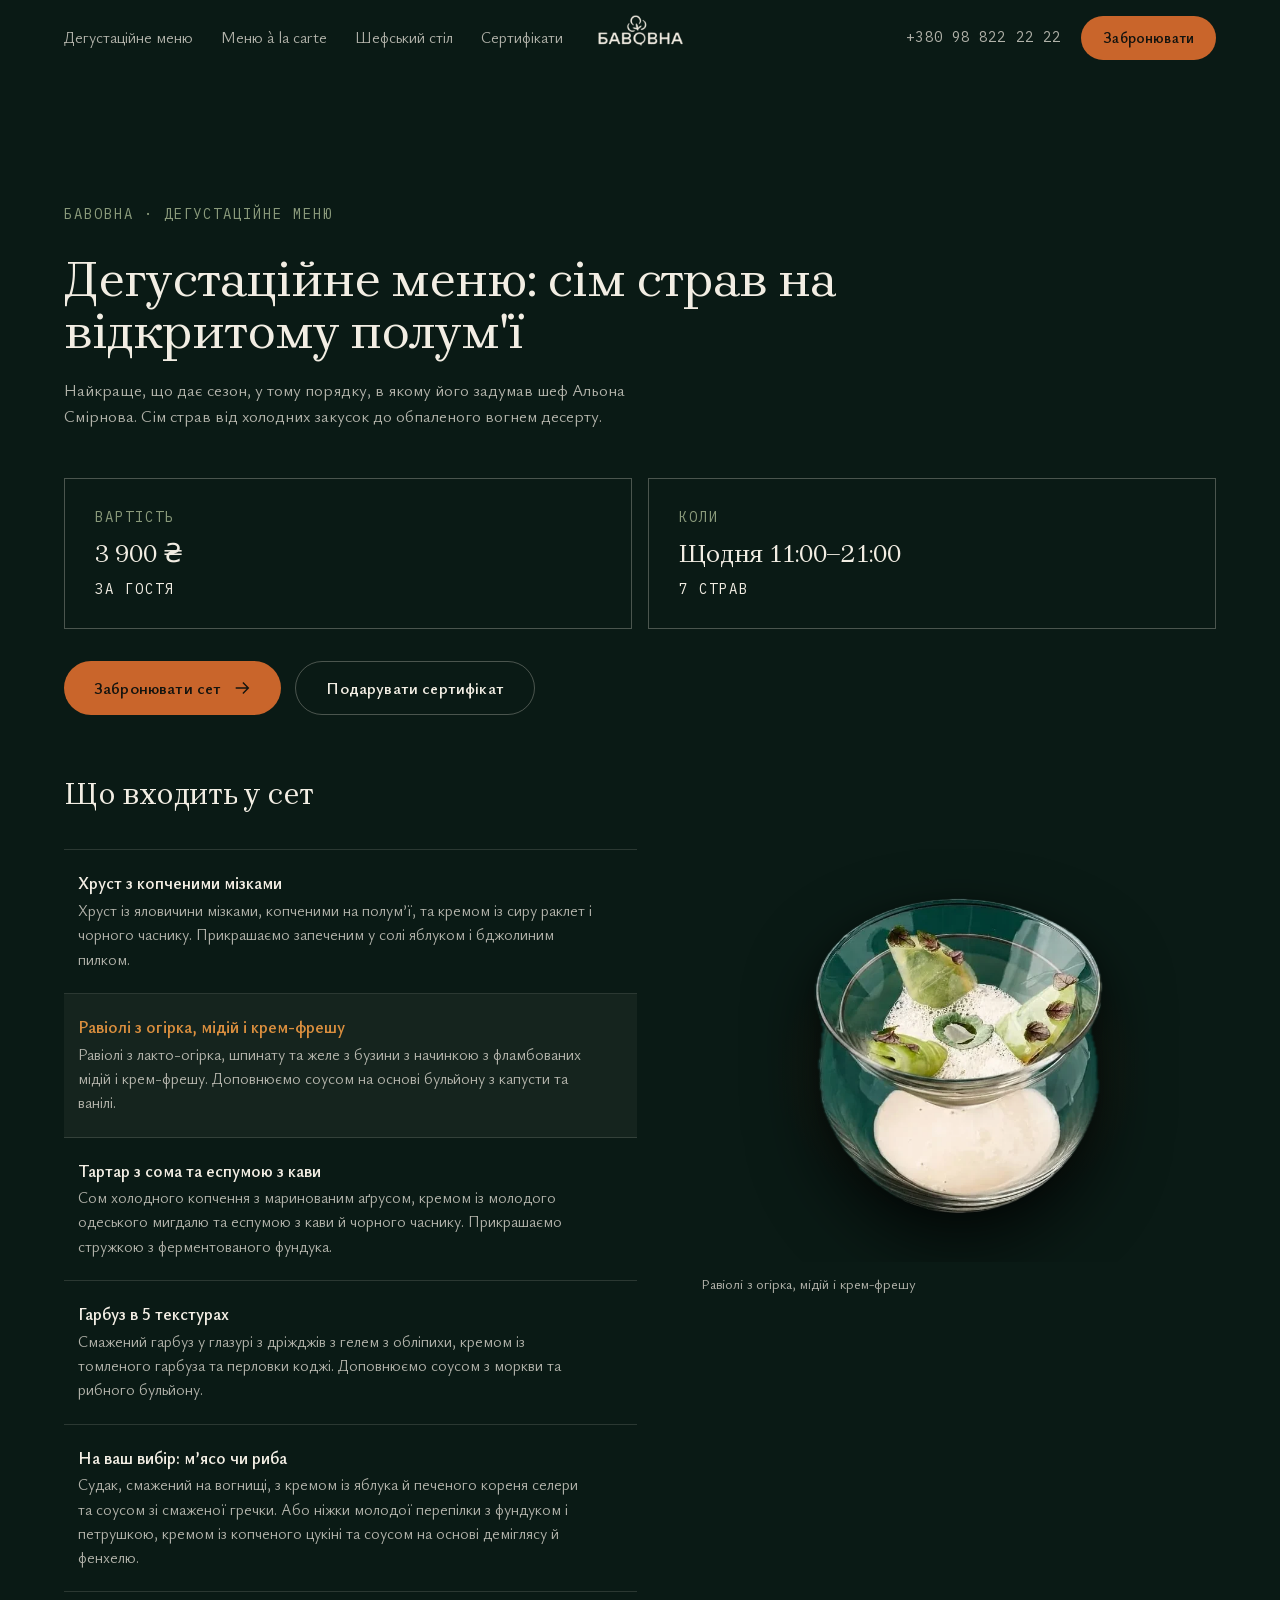
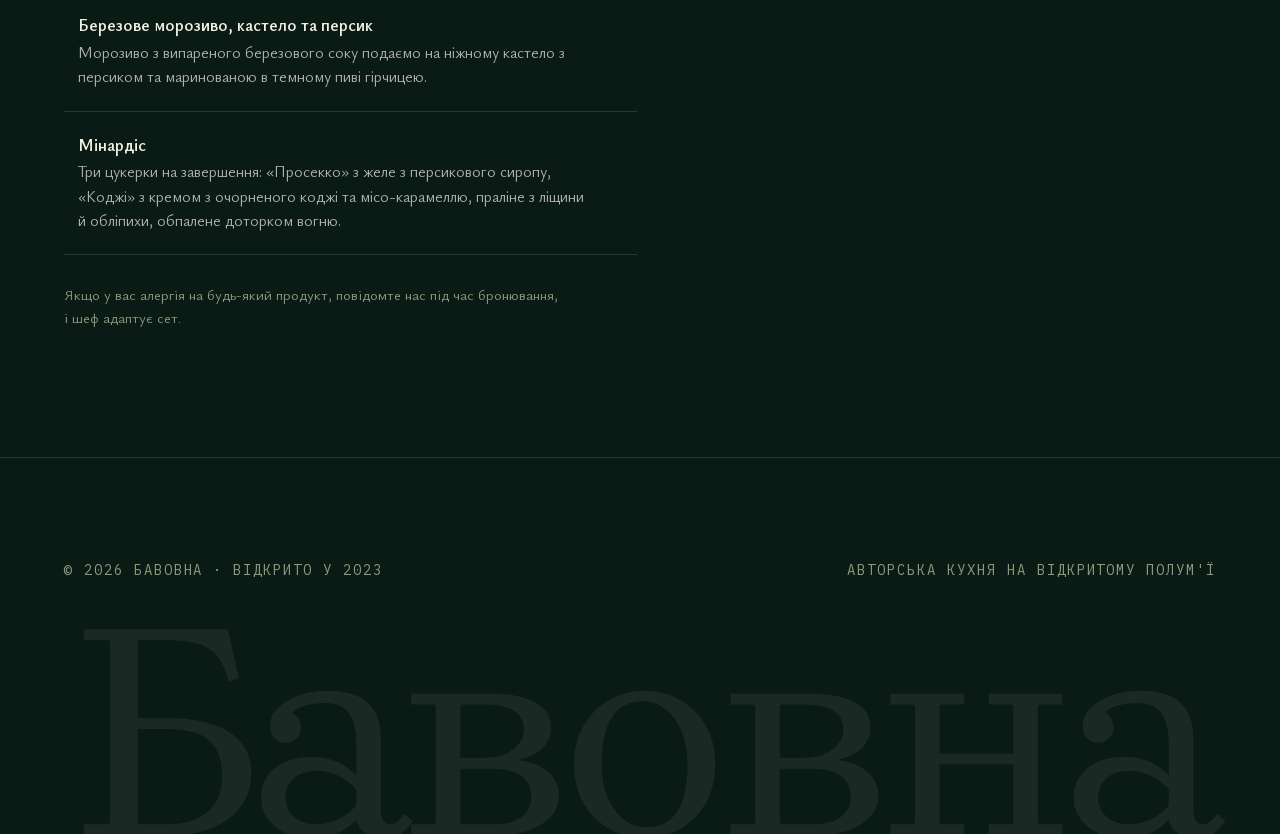
==== degustatsiine-menu/index.html @ fcb026da "Hero: crisp first/last frames from the original stills (desktop + phone crops), rising spark particl" ====
<!doctype html>
<html lang="uk" class="no-js">
<head>
<meta charset="utf-8">
<meta name="viewport" content="width=device-width, initial-scale=1, viewport-fit=cover">
<title>Дегустаційне меню з 7 страв у Києві — 3 900 ₴ | Бавовна</title>
<meta name="description" content="Дегустаційне меню ресторану «Бавовна» в «Арсеналі», Київ: сім страв на відкритому полум'ї за 3 900 ₴ на гостя. Щодня 11:00–21:00. Бронювання онлайн.">
<meta name="theme-color" content="#0a1a15">
<meta property="og:type" content="website">
<meta property="og:site_name" content="Бавовна">
<meta property="og:title" content="Дегустаційне меню з 7 страв у Києві — 3 900 ₴ | Бавовна">
<meta property="og:description" content="Дегустаційне меню ресторану «Бавовна» в «Арсеналі», Київ: сім страв на відкритому полум'ї за 3 900 ₴ на гостя. Щодня 11:00–21:00. Бронювання онлайн.">
<meta property="og:locale" content="uk_UA">
<meta property="og:url" content="https://alinabeliever.github.io/bavovna/degustatsiine-menu/">
<meta property="og:image" content="https://alinabeliever.github.io/bavovna/assets/img/og.jpg?v=2">
<meta property="og:image:width" content="1200">
<meta property="og:image:height" content="630">
<meta name="twitter:card" content="summary_large_image">
<meta name="twitter:image" content="https://alinabeliever.github.io/bavovna/assets/img/og.jpg?v=2">
<link rel="canonical" href="https://alinabeliever.github.io/bavovna/degustatsiine-menu/">
<script>document.documentElement.className = 'js'</script>
<link rel="preload" href="../assets/fonts/brygada-1918-normal-400-600-cyrillic.woff2" as="font" type="font/woff2" crossorigin>
<link rel="preload" href="../assets/fonts/ysabeau-office-normal-300-600-cyrillic.woff2" as="font" type="font/woff2" crossorigin>
<link rel="icon" href="../assets/img/favicon-32.png?v=3" type="image/png" sizes="32x32">
<link rel="icon" href="../assets/img/favicon-192.png?v=3" type="image/png" sizes="192x192">
<link rel="stylesheet" href="../assets/css/fonts.css">
<link rel="stylesheet" href="../assets/css/style.css?v=2728">
<script src="../assets/js/lenis.min.js" defer></script>
<script src="../assets/js/main.js?v=2725" defer></script>
</head>
<body>
<a class="skip" href="#main">До змісту</a>

<header class="hdr" id="hdr">
  <div class="wrap hdr__in">
    <a class="brand" href="../" aria-label="Бавовна, на головну">
      <img src="../assets/img/logo-mark.png" alt="Бавовна" width="104" height="52">
    </a>
    <nav class="nav" aria-label="Основна навігація">
      <a href="../degustatsiine-menu/">Дегустаційне меню</a>
      <a href="../menu/">Меню à la carte</a>
      <a href="../shefskyi-stil/">Шефський стіл</a>
      <a href="../sertyfikaty/">Сертифікати</a>
    </nav>
    <div class="hdr__r">
      <a class="hdr__tel" href="tel:+380988222222">+380 98 822 22 22</a>
      <a class="btn btn--primary btn--sm" href="../#book">Забронювати</a>
      <button class="burger" id="burger" aria-label="Меню" aria-expanded="false" aria-controls="drawer"><i></i><i></i></button>
    </div>
  </div>
</header>

<div class="drawer" id="drawer">
  <a class="d-link" href="../degustatsiine-menu/">Дегустаційне меню</a>
  <a class="d-link" href="../menu/">Меню à la carte</a>
  <a class="d-link" href="../shefskyi-stil/">Шефський стіл</a>
  <a class="d-link" href="../sertyfikaty/">Сертифікати</a>
  <a class="d-link" href="../#visit">Контакти</a>
  <a class="btn btn--primary" href="../#book">Забронювати стіл</a>
  <p class="mono">Щодня 11:00–22:00<br>Київ, «Арсенал»</p>
</div>

<main id="main">
  <section class="page-hero">
    <div class="wrap">
      <p class="mono crumbs"><a href="../">Бавовна</a> · Дегустаційне меню</p>
      <h1>Дегустаційне меню: сім страв на відкритому полум'ї</h1>
      <p class="lede">Найкраще, що дає сезон, у тому порядку, в якому його задумав шеф Альона Смірнова. Сім страв від холодних закусок до обпаленого вогнем десерту.</p>
      <div class="facts">
        <div class="events__next"><span class="mono mono--sage">Вартість</span><strong>3 900 ₴</strong><span class="mono">за гостя</span></div>
        <div class="events__next"><span class="mono mono--sage">Коли</span><strong>Щодня 11:00–21:00</strong><span class="mono">7 страв</span></div>
      </div>
      <div class="cta-row"><a class="btn btn--primary" href="../?format=%D0%94%D0%B5%D0%B3%D1%83%D1%81%D1%82%D0%B0%D1%86%D1%96%D0%B9%D0%BD%D0%B5%20%D0%BC%D0%B5%D0%BD%D1%8E#book" data-format="Дегустаційне меню">Забронювати сет <svg viewBox="0 0 20 20" fill="none" stroke="currentColor" stroke-width="1.6" aria-hidden="true"><path d="M3 10h14M11 4l6 6-6 6"/></svg></a><a class="btn btn--ghost" href="../?format=%D0%A1%D0%B5%D1%80%D1%82%D0%B8%D1%84%D1%96%D0%BA%D0%B0%D1%82%3A%20%D0%94%D0%B5%D0%B3%D1%83%D1%81%D1%82%D0%B0%D1%86%D1%96%D0%B9%D0%BD%D0%B5%20%D0%BC%D0%B5%D0%BD%D1%8E%20%28%D0%BE%D0%BD%D0%BB%D0%B0%D0%B9%D0%BD%29#book">Подарувати сертифікат</a></div>
    </div>
  </section>
  <section class="page-sec" aria-labelledby="tl">
    <div class="wrap">
      <h2 class="h-l" id="tl" style="margin-bottom:clamp(24px,3vw,44px)">Що входить у сет</h2>
<div class="show" data-show>
<ol class="show__list">
<li class="sd" data-img="../assets/img/cut/c-khrust.webp"><h3>Хруст з копченими мізками</h3><p>Хруст із яловичини мізками, копченими на полум’ї, та кремом із сиру раклет і чорного часнику. Прикрашаємо запеченим у солі яблуком і бджолиним пилком.</p></li>
<li class="sd" data-img="../assets/img/cut/c-ravioli.webp"><h3>Равіолі з огірка, мідій і крем-фрешу</h3><p>Равіолі з лакто-огірка, шпинату та желе з бузини з начинкою з фламбованих мідій і крем-фрешу. Доповнюємо соусом на основі бульйону з капусти та ванілі.</p></li>
<li class="sd" data-img="../assets/img/cut/mv3.webp"><h3>Тартар з сома та еспумою з кави</h3><p>Сом холодного копчення з маринованим аґрусом, кремом із молодого одеського мигдалю та еспумою з кави й чорного часнику. Прикрашаємо стружкою з ферментованого фундука.</p></li>
<li class="sd" data-img="../assets/img/cut/c-garbuz.webp"><h3>Гарбуз в 5 текстурах</h3><p>Смажений гарбуз у глазурі з дріжджів з гелем з обліпихи, кремом із томленого гарбуза та перловки коджі. Доповнюємо соусом з моркви та рибного бульйону.</p></li>
<li class="sd" data-img="../assets/img/cut/mv5.webp"><h3>На ваш вибір: м’ясо чи риба</h3><p>Судак, смажений на вогнищі, з кремом із яблука й печеного кореня селери та соусом зі смаженої гречки. Або ніжки молодої перепілки з фундуком і петрушкою, кремом із копченого цукіні та соусом на основі деміглясу й фенхелю.</p></li>
<li class="sd" data-img="../assets/img/cut/c-berezove.webp"><h3>Березове морозиво, кастело та персик</h3><p>Морозиво з випареного березового соку подаємо на ніжному кастело з персиком та маринованою в темному пиві гірчицею.</p></li>
<li class="sd" data-img="../assets/img/cut/mv7.webp"><h3>Мінардіс</h3><p>Три цукерки на завершення: «Просекко» з желе з персикового сиропу, «Коджі» з кремом з очорненого коджі та місо-карамеллю, праліне з ліщини й обліпихи, обпалене доторком вогню.</p></li>
</ol>
<figure class="show__pic" aria-live="off"><div class="show__frames"></div><figcaption class="show__cap"></figcaption></figure>
</div>
      <p class="acts__note">Якщо у вас алергія на будь-який продукт, повідомте нас під час бронювання, і шеф адаптує сет.</p>
    </div>
  </section>
</main>

<footer class="ftr">
  <div class="wrap ftr__row mono">
    <span>© 2026 Бавовна · Відкрито у 2023</span>
    <span>Авторська кухня на відкритому полум'ї</span>
  </div>
  <div class="ftr__word" aria-hidden="true">Бавовна</div>
</footer>

<div class="dock on" id="dock"><a class="btn btn--primary" href="../#book">Забронювати стіл</a></div>
</body>
</html>
---- assets/css/fonts.css ----
/* cyrillic-ext */
@font-face {
  font-family: 'Brygada 1918';
  font-style: normal;
  font-weight: 400 600;
  font-display: swap;
  src: url('../fonts/brygada-1918-normal-400-600-cyrillic-ext.woff2') format('woff2');
  unicode-range: U+0460-052F, U+1C80-1C8A, U+20B4, U+2DE0-2DFF, U+A640-A69F, U+FE2E-FE2F;
}
/* cyrillic */
@font-face {
  font-family: 'Brygada 1918';
  font-style: normal;
  font-weight: 400 600;
  font-display: swap;
  src: url('../fonts/brygada-1918-normal-400-600-cyrillic.woff2') format('woff2');
  unicode-range: U+0301, U+0400-045F, U+0490-0491, U+04B0-04B1, U+2116;
}
/* latin */
@font-face {
  font-family: 'Brygada 1918';
  font-style: normal;
  font-weight: 400 600;
  font-display: swap;
  src: url('../fonts/brygada-1918-normal-400-600-latin.woff2') format('woff2');
  unicode-range: U+0000-00FF, U+0131, U+0152-0153, U+02BB-02BC, U+02C6, U+02DA, U+02DC, U+0304, U+0308, U+0329, U+2000-206F, U+20AC, U+2122, U+2191, U+2193, U+2212, U+2215, U+FEFF, U+FFFD;
}
/* cyrillic-ext */
@font-face {
  font-family: 'IBM Plex Mono';
  font-style: normal;
  font-weight: 400;
  font-display: swap;
  src: url('../fonts/ibm-plex-mono-normal-400-cyrillic-ext.woff2') format('woff2');
  unicode-range: U+0460-052F, U+1C80-1C8A, U+20B4, U+2DE0-2DFF, U+A640-A69F, U+FE2E-FE2F;
}
/* cyrillic */
@font-face {
  font-family: 'IBM Plex Mono';
  font-style: normal;
  font-weight: 400;
  font-display: swap;
  src: url('../fonts/ibm-plex-mono-normal-400-cyrillic.woff2') format('woff2');
  unicode-range: U+0301, U+0400-045F, U+0490-0491, U+04B0-04B1, U+2116;
}
/* latin */
@font-face {
  font-family: 'IBM Plex Mono';
  font-style: normal;
  font-weight: 400;
  font-display: swap;
  src: url('../fonts/ibm-plex-mono-normal-400-latin.woff2') format('woff2');
  unicode-range: U+0000-00FF, U+0131, U+0152-0153, U+02BB-02BC, U+02C6, U+02DA, U+02DC, U+0304, U+0308, U+0329, U+2000-206F, U+20AC, U+2122, U+2191, U+2193, U+2212, U+2215, U+FEFF, U+FFFD;
}
/* cyrillic-ext */
@font-face {
  font-family: 'IBM Plex Mono';
  font-style: normal;
  font-weight: 500;
  font-display: swap;
  src: url('../fonts/ibm-plex-mono-normal-500-cyrillic-ext.woff2') format('woff2');
  unicode-range: U+0460-052F, U+1C80-1C8A, U+20B4, U+2DE0-2DFF, U+A640-A69F, U+FE2E-FE2F;
}
/* cyrillic */
@font-face {
  font-family: 'IBM Plex Mono';
  font-style: normal;
  font-weight: 500;
  font-display: swap;
  src: url('../fonts/ibm-plex-mono-normal-500-cyrillic.woff2') format('woff2');
  unicode-range: U+0301, U+0400-045F, U+0490-0491, U+04B0-04B1, U+2116;
}
/* latin */
@font-face {
  font-family: 'IBM Plex Mono';
  font-style: normal;
  font-weight: 500;
  font-display: swap;
  src: url('../fonts/ibm-plex-mono-normal-500-latin.woff2') format('woff2');
  unicode-range: U+0000-00FF, U+0131, U+0152-0153, U+02BB-02BC, U+02C6, U+02DA, U+02DC, U+0304, U+0308, U+0329, U+2000-206F, U+20AC, U+2122, U+2191, U+2193, U+2212, U+2215, U+FEFF, U+FFFD;
}
/* cyrillic-ext */
@font-face {
  font-family: 'Ysabeau Office';
  font-style: normal;
  font-weight: 300 600;
  font-display: swap;
  src: url('../fonts/ysabeau-office-normal-300-600-cyrillic-ext.woff2') format('woff2');
  unicode-range: U+0460-052F, U+1C80-1C8A, U+20B4, U+2DE0-2DFF, U+A640-A69F, U+FE2E-FE2F;
}
/* cyrillic */
@font-face {
  font-family: 'Ysabeau Office';
  font-style: normal;
  font-weight: 300 600;
  font-display: swap;
  src: url('../fonts/ysabeau-office-normal-300-600-cyrillic.woff2') format('woff2');
  unicode-range: U+0301, U+0400-045F, U+0490-0491, U+04B0-04B1, U+2116;
}
/* latin */
@font-face {
  font-family: 'Ysabeau Office';
  font-style: normal;
  font-weight: 300 600;
  font-display: swap;
  src: url('../fonts/ysabeau-office-normal-300-600-latin.woff2') format('woff2');
  unicode-range: U+0000-00FF, U+0131, U+0152-0153, U+02BB-02BC, U+02C6, U+02DA, U+02DC, U+0304, U+0308, U+0329, U+2000-206F, U+20AC, U+2122, U+2191, U+2193, U+2212, U+2215, U+FEFF, U+FFFD;
}
/* cyrillic */
@font-face {
  font-family: 'Marck Script';
  font-style: normal;
  font-weight: 400;
  font-display: swap;
  src: url('../fonts/marck-script-cyrillic.woff2') format('woff2');
  unicode-range: U+0301, U+0400-045F, U+0490-0491, U+04B0-04B1, U+2116;
}
/* latin */
@font-face {
  font-family: 'Marck Script';
  font-style: normal;
  font-weight: 400;
  font-display: swap;
  src: url('../fonts/marck-script-latin.woff2') format('woff2');
  unicode-range: U+0000-00FF, U+0131, U+0152-0153, U+02BB-02BC, U+02C6, U+02DA, U+02DC, U+0304, U+0308, U+0329, U+2000-206F, U+20AC, U+2122, U+2191, U+2193, U+2212, U+2215, U+FEFF, U+FFFD;
}
---- assets/css/style.css ----
/* =========================================================
   Бавовна — єдиний сайт
   Токени → база → шапка → hero → розріз → маніфест → акти →
   три речі → шеф → нагорода → à la carte → вечори → подарунок →
   бронювання → візит → футер → адаптив
   ========================================================= */

:root {
  --night: #0a1a15;
  --deep: #0e2a22;
  --surface: #143228;
  --surface-2: #19392e;
  --cotton: #f2ede3;
  --cotton-dim: rgba(242, 237, 227, .72);
  --sage: #8a9a7b;
  --sage-hi: #a3b394; /* підписи форми: контраст ≥ 6:1 на --night */
  --ochre: #d98e3e;
  --ember: #c9652b;
  --ember-hi: #de7a3c;
  --soot: #15140f;
  --line: rgba(242, 237, 227, .14);
  --line-strong: rgba(242, 237, 227, .28);

  --f-head: 'Brygada 1918', 'Times New Roman', serif;
  --f-body: 'Ysabeau Office', system-ui, sans-serif;
  --f-mono: 'IBM Plex Mono', ui-monospace, monospace;

  --pad: clamp(20px, 5vw, 80px);
  --max: 1440px;
  --hh: 76px;
  --ease: cubic-bezier(.2, .7, .2, 1);
}

*, *::before, *::after { box-sizing: border-box; }
html { scroll-behavior: smooth; scroll-padding-top: calc(var(--hh) + 12px); -webkit-text-size-adjust: 100%; }
body {
  margin: 0;
  background: var(--night);
  color: var(--cotton);
  font-family: var(--f-body);
  font-size: clamp(17px, 1.15vw + 10px, 20px);
  line-height: 1.55;
  font-weight: 400;
  -webkit-font-smoothing: antialiased;
  text-rendering: optimizeLegibility;
  overflow-x: hidden;
  overflow-x: clip;
}
img, video, svg { display: block; max-width: 100%; }
a { color: inherit; text-decoration: none; }
button { font: inherit; color: inherit; background: none; border: 0; cursor: pointer; padding: 0; }
ul, ol { list-style: none; margin: 0; padding: 0; }
h1, h2, h3, p, figure, dl, dd { margin: 0; }
::selection { background: var(--ember); color: var(--soot); }
:focus-visible { outline: 2px solid var(--ochre); outline-offset: 3px; border-radius: 2px; }

.skip { position: fixed; left: 12px; top: -80px; z-index: 200; background: var(--cotton); color: var(--soot); padding: 10px 16px; border-radius: 999px; transition: top .2s; }
.skip:focus { top: 12px; }

.wrap { width: 100%; max-width: var(--max); margin-inline: auto; padding-inline: var(--pad); }

.mono {
  font-family: var(--f-mono);
  font-size: 14px;
  line-height: 1.5;
  letter-spacing: .14em;
  text-transform: uppercase;
  font-weight: 400;
}
.mono--sage { color: var(--sage); }
.mono--ochre { color: var(--ochre); }

.h-xl, .h-l, .h-m { font-family: var(--f-head); font-weight: 400; letter-spacing: -.012em; line-height: 1.04; }
.h-xl { font-size: clamp(2.1rem, 4.6vw, 4.4rem); }
.h-l { font-size: clamp(1.8rem, 3.2vw, 3rem); }
.h-m { font-size: clamp(1.5rem, 2.2vw, 2.1rem); line-height: 1.15; }
.lede { font-size: clamp(1.05rem, 1.2vw, 1.3rem); color: var(--cotton-dim); max-width: 38em; }

.sec { padding-block: clamp(88px, 13vw, 200px); position: relative; }
/* Плавні переходи кольору: секції --deep перетікають у сусідній --night по кривій smoothstep,
   тож межі не видно. Довжина переходу менша за padding секції, контент не зачіпає. */
:root {
  --fade: clamp(120px, 13vw, 240px);
  --mix-12: color-mix(in srgb, var(--deep) 12%, var(--night));
  --mix-50: color-mix(in srgb, var(--deep) 50%, var(--night));
  --mix-88: color-mix(in srgb, var(--deep) 88%, var(--night));
}
.sec--surface, .book {
  background: linear-gradient(180deg,
    var(--night) 0,
    var(--mix-12) calc(var(--fade) * .25),
    var(--mix-50) calc(var(--fade) * .5),
    var(--mix-88) calc(var(--fade) * .75),
    var(--deep) var(--fade),
    var(--deep) calc(100% - var(--fade)),
    var(--mix-88) calc(100% - var(--fade) * .75),
    var(--mix-50) calc(100% - var(--fade) * .5),
    var(--mix-12) calc(100% - var(--fade) * .25),
    var(--night) 100%);
}
.sec-label { display: block; margin-bottom: clamp(24px, 3vw, 44px); }
.sec-label::before { content: ''; display: inline-block; vertical-align: middle; width: 40px; height: 1px; margin-right: 16px; background: var(--ochre); }

/* ---------- кнопки ---------- */
.btn {
  display: inline-flex; align-items: center; justify-content: center; gap: 12px;
  min-height: 54px; padding: 0 30px; border-radius: 999px;
  font-family: var(--f-body); font-weight: 600; font-size: 1.02rem; letter-spacing: .01em;
  transition: transform .35s var(--ease), background .3s, color .3s, border-color .3s;
  white-space: nowrap;
}
.btn svg { width: 18px; height: 18px; transition: transform .35s var(--ease); }
.btn:hover svg { transform: translateX(4px); }
.btn--primary { background: var(--ember); color: var(--soot); }
.btn--primary:hover { background: var(--ember-hi); transform: translateY(-2px); }
.btn--ghost { border: 1px solid var(--line-strong); color: var(--cotton); }
.btn--ghost:hover { border-color: var(--cotton); background: rgba(242, 237, 227, .06); }
.btn--sm { min-height: 44px; padding: 0 22px; font-size: .95rem; }
.link {
  display: inline-flex; align-items: center; gap: 10px; font-weight: 600;
  background: linear-gradient(currentColor, currentColor) 0 100% / 100% 1px no-repeat;
  padding-bottom: 4px; transition: background-size .4s var(--ease), color .3s;
}
.link:hover { background-size: 0 1px; color: var(--ochre); }
.link svg { width: 16px; height: 16px; }

/* ---------- шапка ---------- */
.hdr {
  position: fixed; inset: 0 0 auto 0; z-index: 100; height: var(--hh);
  transition: background .4s, backdrop-filter .4s, border-color .4s, transform .5s var(--ease);
  border-bottom: 1px solid transparent;
}
.hdr.is-solid { background: rgba(10, 26, 21, .82); backdrop-filter: blur(16px) saturate(1.2); -webkit-backdrop-filter: blur(16px) saturate(1.2); border-color: var(--line); }
.hdr__in { height: 100%; display: grid; grid-template-columns: minmax(0, 1fr) auto minmax(0, 1fr); align-items: center; gap: 24px; }
.hdr__in { position: relative; }
.brand { display: inline-flex; align-items: center; gap: 12px; position: absolute; left: 50%; top: 50%; transform: translate(-50%, calc(-50% - 9px)); } /* слово «БАВОВНА» на одній лінії з меню */
.brand img { width: auto; height: 46px; }
.nav { display: flex; gap: clamp(18px, 2.2vw, 36px); grid-column: 1; grid-row: 1; justify-self: start; }
.nav a { font-size: .98rem; color: var(--cotton-dim); position: relative; padding-block: 6px; transition: color .3s; }
.nav a::after { content: ''; position: absolute; left: 0; right: 0; bottom: 0; height: 1px; background: var(--ochre); transform: scaleX(0); transform-origin: left; transition: transform .4s var(--ease); }
.nav a:hover, .nav a.is-on { color: var(--cotton); }
.nav a:hover::after, .nav a.is-on::after { transform: scaleX(1); }
.hdr__r { grid-column: 3; grid-row: 1; justify-self: end; display: flex; align-items: center; gap: 20px; }
.hdr__tel { font-family: var(--f-mono); font-size: 14px; letter-spacing: .08em; color: var(--cotton-dim); }
.burger { display: none; width: 44px; height: 44px; position: relative; }
.burger i { position: absolute; left: 11px; right: 11px; height: 1px; background: var(--cotton); transition: transform .4s var(--ease), top .4s var(--ease); }
.burger i:nth-child(1) { top: 18px; } .burger i:nth-child(2) { top: 25px; }
.menu-open .burger i:nth-child(1) { top: 21px; transform: rotate(45deg); }
.menu-open .burger i:nth-child(2) { top: 21px; transform: rotate(-45deg); }

.drawer {
  position: fixed; inset: 0; z-index: 90; background: var(--night);
  display: flex; flex-direction: column; justify-content: center; gap: 8px; padding: 90px var(--pad) 40px;
  opacity: 0; visibility: hidden; transition: opacity .4s, visibility .4s;
}
.menu-open .drawer { opacity: 1; visibility: visible; }
.drawer a.d-link { font-family: var(--f-head); font-size: clamp(2rem, 9vw, 3rem); padding: 6px 0; border-bottom: 1px solid var(--line); }
.drawer .btn { margin-top: 28px; align-self: flex-start; }
.drawer .mono { margin-top: 24px; color: var(--sage); }

/* ---------- hero ---------- */
.hero { position: relative; height: 180vh; overflow: clip; isolation: isolate; background: var(--night); }
.hero__stick { position: sticky; top: 0; height: 100svh; min-height: 640px; display: flex; align-items: stretch; overflow: hidden; isolation: isolate; }
.hero__media { position: absolute; inset: 0; z-index: -2; background: var(--night) url(../img/hero-poster.jpg) 62% 50% / cover no-repeat; }
.hero__media video, .hero__media img { width: 100%; height: 100%; object-fit: cover; object-position: 62% 50%; }
#heroVid { opacity: 0; transition: opacity .35s ease; }
#heroVid.is-on { opacity: 1; }
/* на самому початку прокрутки видно чіткий постер (фон .hero__media), у самому кінці — чіткий останній кадр */
.hero__media.at-start #heroVid.is-on { opacity: 0; }
.hero__media .hero__still { position: absolute; inset: 0; opacity: 0; transition: opacity .35s ease; pointer-events: none; }
.hero__media.at-start .hero__still--first.ok, .hero__media.at-end .hero__still--last.ok { opacity: 1; }
/* іскри над кадром, під текстом */
.hero__sparks { position: absolute; inset: 0; width: 100%; height: 100%; z-index: -1; pointer-events: none; }
.hero__media::after {
  content: ''; position: absolute; inset: 0;
  background:
    linear-gradient(90deg, rgba(10, 26, 21, .92) 0%, rgba(10, 26, 21, .55) 38%, rgba(10, 26, 21, .08) 68%),
    linear-gradient(0deg, var(--night) 0%, rgba(10, 26, 21, .88) 9%, rgba(10, 26, 21, 0) 42%),
    linear-gradient(180deg, rgba(10, 26, 21, .6) 0%, rgba(10, 26, 21, 0) 20%);
}
.hero__in { width: 100%; display: flex; flex-direction: column; padding-top: calc(var(--hh) + clamp(60px, 14vh, 150px)); padding-bottom: clamp(96px, 13vh, 128px); position: relative; }
.hero__h1 { margin: 0; font-weight: 400; }
.hero__title { display: block; line-height: 0; }
.hero__title img { width: clamp(300px, 31vw, 480px); height: auto; margin-left: -1px; }
.hero__kw { display: block; margin-top: 18px; font-family: var(--f-body); font-size: clamp(1.15rem, 2vw, 1.8rem); line-height: 1.2; letter-spacing: 0; color: var(--cotton); max-width: 22em; }
.hero__row { display: flex; align-items: flex-end; justify-content: space-between; gap: 32px; margin-top: auto; padding-top: 32px; flex-wrap: wrap; }
.hero__sub { max-width: 30rem; }
.hero__sub p { color: var(--cotton-dim); font-size: 1.05rem; }
.hero__cta { display: flex; gap: 14px; flex-wrap: wrap; align-self: flex-end; margin-bottom: -28px; }
.seal__ring { transform-origin: 50% 50%; animation: spin 40s linear infinite; }
@keyframes spin { to { transform: rotate(360deg); } }

/* вхід hero */
.hero__h1, .hero__sub, .hero__cta { opacity: 0; transform: translateY(26px); animation: rise 1.1s var(--ease) forwards; }
.hero__h1 { animation-delay: .3s; animation-duration: 1.4s; }
.hero__sub { animation-delay: .6s; } .hero__cta { animation-delay: .75s; }
@keyframes rise { to { opacity: 1; transform: none; } }
/* на телефоні текст першого екрана видимий одразу (під лоадером), лише виїжджає вгору — інакше LCP чекає на кінець лоадера */
@media (max-width: 860px) {
  .hero__h1, .hero__sub, .hero__cta { opacity: 1; animation-name: riseT; }
}
@keyframes riseT { to { transform: none; } }

/* ---------- фінал hero: напис на кінці відео ---------- */
.hero__end { position: absolute; left: 0; right: 0; top: clamp(150px, 25vh, 280px); opacity: 0; pointer-events: none; z-index: 1; }
.hero__end .h-xl { font-size: clamp(1.5rem, 3vw, 2.9rem); max-width: 14em; text-shadow: 0 2px 40px rgba(10,26,21,.7); }
.hero__end .h-xl em { font-style: normal; color: var(--ochre); }

/* ---------- маніфест ---------- */
.manifest { padding-block: clamp(100px, 16vw, 240px); background: var(--night); }
.manifest__txt { font-family: var(--f-head); font-weight: 400; font-size: clamp(1.5rem, 3.1vw, 3.1rem); line-height: 1.15; letter-spacing: -.015em; max-width: 19em; }
.manifest__txt .w { opacity: .16; transition: opacity .5s; }
.manifest__txt .w.on { opacity: 1; }

/* ---------- графік ---------- */
.hours-sec { padding-block: clamp(72px, 9vw, 140px); }
.hours-sec .h-xl { margin-bottom: clamp(32px, 4.4vw, 64px); }
.slots { display: flex; height: clamp(420px, 62vh, 580px); border: 1px solid var(--line-strong); }
.slot { position: relative; flex: 1 1 0; min-width: 0; padding: clamp(20px, 2.4vw, 36px); display: flex; flex-direction: column; justify-content: space-between; overflow: hidden; cursor: pointer; background: var(--night); transition: flex-grow .7s var(--ease), background .5s; outline-offset: -3px; }
.slot + .slot { border-left: 1px solid var(--line-strong); }
.slot.on { flex-grow: 3.4; background: var(--surface); cursor: default; }
.slot__t { white-space: nowrap; }
.slot__btn { font: inherit; letter-spacing: inherit; color: inherit; background: none; border: 0; padding: 0; margin: 0; cursor: pointer; text-align: left; writing-mode: inherit; }
.slot__btn:focus-visible { outline-offset: 6px; }
.slot__next { margin: -8px 0 18px; }
.slot:not(.on) .slot__body { visibility: hidden; transition: opacity .4s, max-height .5s var(--ease), visibility 0s .5s; }
.slot__name { font-family: var(--f-head); font-weight: 400; line-height: 1.05; letter-spacing: -.01em; font-size: clamp(1.8rem, 2.6vw, 2.6rem); white-space: nowrap; align-self: flex-start; transition: font-size .5s var(--ease); }
.slot:not(.on) .slot__name { writing-mode: vertical-rl; transform: rotate(180deg); align-self: flex-start; font-size: clamp(1.5rem, 2.15vw, 2.15rem); margin-top: clamp(44px, 4vw, 60px); }
.slot.on .slot__name { font-size: clamp(2rem, 3.7vw, 3.7rem); }
/* кирилиця в цьому шрифті візуально більша за латиницю «À la carte», тож відкриті кириличні назви трохи менші, щоб на вигляд були однакові */
.slot.on .slot__name--cyr { font-size: clamp(1.75rem, 3.2vw, 3.2rem); }
.slot__body { max-height: 0; opacity: 0; overflow: hidden; transition: opacity .4s, max-height .5s var(--ease); }
.slot.on .slot__body { max-height: 260px; opacity: 1; transition: opacity .6s .25s, max-height .5s var(--ease); }
.slot__body p { color: var(--cotton-dim); max-width: 24em; margin-bottom: 22px; }
.slot:not(.on):hover { background: var(--deep); }

/* ---------- меню вражень ---------- */
.mvhead { display: grid; grid-template-columns: minmax(0, 1.15fr) minmax(0, .85fr); gap: clamp(28px, 6vw, 110px); align-items: end; margin-bottom: clamp(36px, 5vw, 72px); }
.mvhead .h-xl { margin-bottom: 22px; }
.mvhead__buy { justify-self: end; width: 100%; max-width: 30rem; }
.acts__price { display: flex; align-items: baseline; gap: 18px; margin: 0 0 6px; flex-wrap: wrap; }
.acts__price strong { font-family: var(--f-head); font-weight: 400; font-size: clamp(2.4rem, 4.6vw, 4rem); line-height: .9; letter-spacing: -.03em; }
.acts__price span { color: var(--cotton-dim); }
.acts__meta { display: flex; gap: 28px; flex-wrap: wrap; margin-bottom: 26px; }
.acts__note { font-size: .92rem; color: var(--sage); margin-top: 28px; max-width: 34em; }

/* ---------- список страв + фото, що змінюється ---------- */
.show { display: grid; grid-template-columns: minmax(0, 1fr) minmax(0, .9fr); gap: clamp(28px, 5vw, 90px); align-items: start; }
.show__list { border-top: 1px solid var(--line); }
.sd { display: grid; grid-template-columns: 1fr auto; gap: 4px 28px; padding: 22px 14px; border-bottom: 1px solid var(--line); cursor: default; transition: background .35s, padding .35s var(--ease); }
.sd h3 { font-family: var(--f-body); font-weight: 600; font-size: clamp(1.08rem, 1.35vw, 1.3rem); line-height: 1.25; transition: color .3s; }
.sd p { grid-column: 1; color: var(--cotton-dim); font-size: .98rem; max-width: 40em; }
.sd b { grid-row: 1; grid-column: 2; font-family: var(--f-mono); font-weight: 400; font-size: .95rem; letter-spacing: .04em; color: var(--cotton); white-space: nowrap; padding-top: .2em; }
.sd.on { background: rgba(242, 237, 227, .045); }
.sd.on h3 { color: var(--ochre); }
.show__pic { position: sticky; top: calc(var(--hh) + 28px); }
/* страви без фону лежать просто на сторінці; під ними — тепле світло, як від жару */
.show__frames {
  position: relative; aspect-ratio: 4 / 3.2; overflow: hidden;
  background: radial-gradient(52% 50% at 50% 54%, rgba(217, 142, 62, .13) 0%, rgba(201, 101, 43, .05) 45%, rgba(201, 101, 43, 0) 72%);
}
.show__frames img { position: absolute; inset: 0; width: 100%; height: 100%; opacity: 0; }
.show__frames img.cut {
  object-fit: contain; padding: 7%;
  filter: drop-shadow(0 28px 34px rgba(0, 0, 0, .55)) drop-shadow(0 6px 10px rgba(0, 0, 0, .35));
  transform: translateY(18px) scale(.9) rotate(-14deg);
  transition: opacity .7s var(--ease), transform 1.3s var(--ease);
}
.show__frames img.cut.on { opacity: 1; transform: none; }
/* знімки впритул: краї розчиняються у фон */
.show__frames img.full {
  object-fit: cover; transform: scale(1.06);
  -webkit-mask-image: radial-gradient(closest-side, #000 58%, rgba(0, 0, 0, .6) 78%, transparent 100%);
  mask-image: radial-gradient(closest-side, #000 58%, rgba(0, 0, 0, .6) 78%, transparent 100%);
  transition: opacity .7s var(--ease), transform 1.4s var(--ease);
}
.show__frames img.full.on { opacity: 1; transform: none; }
.show__cap { margin-top: 12px; font-size: .9rem; line-height: 1.35; color: var(--cotton-dim); min-height: 1.35em; transition: opacity .3s; }
.show__cap.swap { opacity: 0; }

/* ---------- три речі: стовпи різного розміру ---------- */
.pillars__head { margin-bottom: clamp(40px, 6vw, 88px); }
.pillars__head .h-xl { max-width: 10em; }
.pillar h3 { font-family: var(--f-head); font-weight: 400; font-size: clamp(1.6rem, 2.4vw, 2.3rem); margin-bottom: 10px; }
.pillar p { color: var(--cotton-dim); max-width: 28em; }
.pillar video, .pillar img { width: 100%; height: 100%; object-fit: cover; }
/* вогонь: на весь екран */
.pillar--fire { position: relative; isolation: isolate; aspect-ratio: 21 / 9; min-height: 340px; display: flex; align-items: flex-end; padding: clamp(24px, 4vw, 56px); overflow: hidden; background: var(--surface); }
.pillar--fire .pillar__bg { position: absolute; inset: 0; z-index: -2; }
.pillar--fire::after { content: ''; position: absolute; inset: 0; z-index: -1; background: linear-gradient(0deg, rgba(10, 26, 21, .88) 0%, rgba(10, 26, 21, .35) 50%, rgba(10, 26, 21, .15) 100%); }
.pillar--fire .pillar__txt { width: 100%; }
.pillar--fire h3 { font-size: clamp(2.2rem, 4.4vw, 4rem); letter-spacing: -.02em; line-height: .95; margin-bottom: 12px; }
.pillar--fire p { color: var(--cotton); font-size: clamp(1rem, 1.2vw, 1.2rem); }
/* ферма і кухня: вузька вертикальна та широка */
.pillars__duo { display: grid; grid-template-columns: minmax(0, 5fr) minmax(0, 12fr); gap: clamp(20px, 4vw, 64px); margin-top: clamp(0px, 1vw, 16px); align-items: start; }
.pillar--farm { margin-left: 8%; margin-top: -8vw; }
.pillar--farm .pillar__media { aspect-ratio: 430 / 652; overflow: hidden; background: var(--surface); margin-bottom: 22px; }
.pillar--kitchen { margin-top: clamp(48px, 10vw, 160px); }
.pillar--kitchen .pillar__media { aspect-ratio: 1 / 1; width: 72%; margin-left: 16%; overflow: hidden; background: var(--surface); margin-bottom: 22px; }
.pillar--farm h3, .pillar--farm p { width: 140%; max-width: 34em; }
.pillar--kitchen h3, .pillar--kitchen p { margin-left: 16%; }

/* ---------- шеф ---------- */
.chef__grid { display: grid; grid-template-columns: minmax(0, .85fr) minmax(0, 1fr); gap: clamp(32px, 7vw, 130px); align-items: center; }
.chef__photo { position: relative; }
.chef__photo > img:first-child { width: 100%; aspect-ratio: 3 / 4; object-fit: cover; object-position: 50% 30%; }
.chef__mini { position: absolute; right: -9%; bottom: -8%; width: 38%; aspect-ratio: 4 / 5; object-fit: cover; border: 8px solid var(--deep); }
.chef__txt .h-xl { margin: 12px 0 28px; }
.chef__txt p + p { margin-top: 1.1em; }
.chef__txt .link { margin-top: 36px; }

/* ---------- нагорода ---------- */
.award { position: relative; isolation: isolate; padding-block: clamp(100px, 14vw, 220px); overflow: hidden; }
.award__bg { position: absolute; inset: -10% 0; z-index: -2; }
.award__bg img { width: 100%; height: 100%; object-fit: cover; }
.award::before { content: ''; position: absolute; inset: 0; z-index: -1; background: rgba(10, 26, 21, .82); }
/* фото інтер'єру виринає з темряви і знову в неї йде, без різкого краю */
.award::after {
  content: ''; position: absolute; inset: 0; z-index: -1; pointer-events: none;
  background: linear-gradient(180deg,
    var(--night) 0, rgba(10, 26, 21, .6) calc(var(--fade) * .45), rgba(10, 26, 21, 0) var(--fade),
    rgba(10, 26, 21, 0) calc(100% - var(--fade)), rgba(10, 26, 21, .6) calc(100% - var(--fade) * .45), var(--night) 100%);
}
.award__in { display: grid; grid-template-columns: minmax(0, 1fr) minmax(260px, 36%); gap: clamp(32px, 7vw, 120px); align-items: center; }
.award__head { display: flex; align-items: center; gap: 18px; margin-bottom: 26px; }
.award__seal { width: clamp(68px, 6.4vw, 92px); flex: none; user-select: none; -webkit-user-select: none; }
.award__seal .seal__ring { animation-duration: 60s; }
.award__head p { max-width: 16em; }
.award h2 { margin: 0 0 18px; max-width: 14em; }
.award__photo { margin: 0; }
.award__photo video { width: 100%; height: auto; aspect-ratio: 1 / 1; object-fit: cover; object-position: 50% 85%; background: var(--surface); border: 1px solid var(--line-strong); }
.award__photo figcaption { margin-top: 12px; }
.press { display: flex; flex-wrap: wrap; gap: 12px 36px; margin-top: 36px; padding-top: 24px; border-top: 1px solid var(--line-strong); font-family: var(--f-head); font-size: clamp(1.2rem, 1.8vw, 1.7rem); color: var(--cotton-dim); }
.press span.mono { width: 100%; font-family: var(--f-mono); }
.press a { color: var(--cotton-dim); transition: color .3s; }
.press a:hover { color: var(--ochre); }

/* ---------- à la carte ---------- */
.tabs { display: flex; flex-wrap: wrap; gap: 4px clamp(20px, 3vw, 44px); margin: clamp(28px, 4vw, 48px) 0 clamp(24px, 3vw, 40px); border-bottom: 1px solid var(--line); }
.tab { position: relative; min-height: 52px; padding: 0 4px; font-weight: 500; font-size: clamp(1.05rem, 1.4vw, 1.3rem); letter-spacing: .02em; color: var(--cotton-dim); transition: color .3s; }
.tab::after { content: ''; position: absolute; left: 0; right: 0; bottom: -1px; height: 1px; background: var(--ochre); transform: scaleX(0); transform-origin: left; transition: transform .4s var(--ease); }
.tab:hover { color: var(--cotton); }
.tab[aria-selected="true"] { color: var(--cotton); }
.tab[aria-selected="true"]::after { transform: scaleX(1); }
.panel { display: none; }
.panel.on { display: block; animation: fade .6s var(--ease); }
@keyframes fade { from { opacity: 0; transform: translateY(14px); } to { opacity: 1; transform: none; } }
.carte__foot { margin-top: 28px; color: var(--sage); font-size: .92rem; }

/* ---------- вечори ---------- */
.events__grid { display: grid; grid-template-columns: minmax(0, 1fr) minmax(0, 1fr); gap: clamp(32px, 6vw, 100px); align-items: start; }
.events__next { margin-top: 40px; padding: 28px 30px; border: 1px solid var(--line-strong); display: grid; gap: 6px; }
.events__next strong { font-family: var(--f-head); font-weight: 400; font-size: clamp(1.4rem, 2vw, 1.9rem); }

/* ---------- бронювання ---------- */
.book__grid { display: grid; grid-template-columns: minmax(0, .9fr) minmax(0, 1.1fr); gap: clamp(32px, 7vw, 120px); align-items: start; }
.book__info .h-xl { margin-bottom: 26px; }
.hours { margin-top: 44px; border-top: 1px solid var(--line); }
.hours li { display: flex; justify-content: space-between; gap: 20px; padding-block: 16px; border-bottom: 1px solid var(--line); }
.hours li span:first-child { color: var(--cotton-dim); }
.hours li span:last-child { font-family: var(--f-mono); font-size: .92rem; letter-spacing: .06em; }
.book__tel { display: inline-block; font-family: var(--f-head); font-size: clamp(1.3rem, 2vw, 1.8rem); margin-top: 28px; }

.form { background: var(--night); padding: clamp(26px, 3.6vw, 56px); border: 1px solid var(--line); display: grid; grid-template-columns: 1fr 1fr; gap: 22px 20px; }
.field { display: flex; flex-direction: column; gap: 8px; min-width: 0; }
.field--full { grid-column: 1 / -1; }
.field label, .field .lbl { font-family: var(--f-mono); font-size: 14px; letter-spacing: .12em; text-transform: uppercase; color: var(--sage-hi); }
.field input, .field select, .field textarea {
  width: 100%; min-height: 54px; padding: 14px 16px; border: 1px solid var(--line-strong); border-radius: 2px;
  background: rgba(242, 237, 227, .03); color: var(--cotton); font: inherit; font-size: 1.02rem; color-scheme: dark;
  transition: border-color .3s, background .3s; appearance: none; -webkit-appearance: none;
}
.field select { background-image: url("data:image/svg+xml,%3Csvg xmlns='http://www.w3.org/2000/svg' viewBox='0 0 12 8' fill='none' stroke='%23f2ede3' stroke-width='1.2'%3E%3Cpath d='M1 1.5l5 5 5-5'/%3E%3C/svg%3E"); background-repeat: no-repeat; background-position: right 16px center; background-size: 12px; padding-right: 40px; }
.field select option { background: var(--night); }
.field textarea { min-height: 110px; resize: vertical; }
.field input:focus, .field select:focus, .field textarea:focus { outline: none; border-color: var(--ochre); background: rgba(242, 237, 227, .06); }
.stepper { display: grid; grid-template-columns: 54px 1fr 54px; border: 1px solid var(--line-strong); border-radius: 2px; min-height: 54px; }
.stepper button { font-size: 1.4rem; transition: background .3s; }
.stepper button:hover { background: rgba(242, 237, 227, .08); }
.stepper output { display: grid; place-items: center; font-family: var(--f-mono); font-size: 1.05rem; }
.form__foot { grid-column: 1 / -1; display: flex; align-items: center; justify-content: space-between; gap: 20px; flex-wrap: wrap; margin-top: 8px; }
.form__foot small { color: var(--sage); max-width: 22em; font-size: .88rem; line-height: 1.4; }
.form__done { grid-column: 1 / -1; display: none; padding: 40px 0; text-align: center; }
.form__done h3 { font-family: var(--f-head); font-weight: 400; font-size: clamp(1.8rem, 3vw, 2.8rem); margin-bottom: 12px; }
.form__done p { color: var(--cotton-dim); }
.form.is-done > :not(.form__done) { display: none; }
.form.is-done .form__done { display: block; }
.hp { position: absolute; left: -9999px; }

/* ---------- візит ---------- */
.visit__wrap { display: grid; grid-template-columns: minmax(0, 1fr) minmax(0, 1fr); gap: clamp(24px, 4vw, 64px); align-items: stretch; }
.visit__grid { display: grid; grid-template-columns: repeat(2, minmax(0, 1fr)); gap: clamp(28px, 3vw, 44px) clamp(20px, 3vw, 40px); align-content: start; }
.visit__grid h3 { margin-bottom: 18px; }
.visit__grid p, .visit__grid li { color: var(--cotton-dim); }
.visit__grid li + li { margin-top: 6px; }
.visit__grid a:hover { color: var(--ochre); }
/* тап-зона ≥ 44px без зміни вигляду: padding компенсується негативним margin */
.visit__grid li a { display: inline-block; padding-block: 8px; margin-block: -8px; }
.visit__grid .link { padding-block: 8px 12px; margin-block: -8px; background-position: 0 calc(100% - 8px); }

/* ---------- футер ---------- */
.ftr { padding-top: clamp(56px, 8vw, 110px); overflow: hidden; border-top: 1px solid var(--line); }
.ftr__row { display: flex; justify-content: space-between; gap: 24px; flex-wrap: wrap; padding-bottom: 32px; color: var(--sage); }
.ftr__row a:hover { color: var(--cotton); }
.ftr__row a { display: inline-block; padding-block: 13px; margin-block: -13px; }
.ftr__word { font-family: var(--f-head); font-weight: 400; font-size: clamp(5rem, 24vw, 24rem); line-height: .78; letter-spacing: -.04em; text-align: center; color: rgba(242, 237, 227, .07); margin-bottom: -.06em; user-select: none; white-space: nowrap; }

/* ---------- мобільна кнопка ---------- */
.dock { display: none; position: fixed; left: 12px; right: 12px; bottom: 12px; z-index: 80; transform: translateY(140%); transition: transform .5s var(--ease); }
.dock.on { transform: none; }
@media (max-width: 767px) { .dock.is-off { transform: translateY(140%); visibility: hidden; transition: transform .5s var(--ease), visibility 0s .5s; } }
.dock .btn { width: 100%; box-shadow: 0 10px 40px rgba(0, 0, 0, .5); }

/* ---------- поява ---------- */
[data-r] { opacity: 0; transform: translateY(34px); transition: opacity 1s var(--ease), transform 1.1s var(--ease); transition-delay: var(--d, 0s); }
[data-r].in { opacity: 1; transform: none; }
.no-js [data-r] { opacity: 1; transform: none; }

/* ---------- адаптив ---------- */
@media (max-width: 1279px) {
  .nav, .hdr__tel { display: none; }
  .burger { display: block; }
}
@media (max-width: 1100px) {
  .visit__wrap { grid-template-columns: minmax(0, 1fr); }
  .map { aspect-ratio: 16 / 10; min-height: 0; }
}
@media (max-width: 860px) {
  :root { --hh: 64px; }
  .hero__stick { min-height: 560px; }
  .hero__end { top: calc(var(--hh) + 160px); }
  .hero__end .h-xl { font-size: clamp(1.05rem, 4.4vw, 1.4rem); max-width: none; }
  .hero__end .h-xl br { display: inline; }
  .hero__kw { font-size: 1rem; }
  .hero__title img { width: clamp(220px, 66vw, 320px); }
  .hero__media { background-image: url(../img/hero-poster-m.jpg); background-position: 70% 50%; }
  .hero__media video, .hero__media img { object-position: 70% 50%; }
  .hero__media::after { background: linear-gradient(0deg, var(--night) 0%, rgba(10,26,21,.95) 6%, rgba(10,26,21,.55) 45%, rgba(10,26,21,.25) 100%); }
  .hero__cta { margin-bottom: 0; }
  .hero__cta .btn { flex: 1 1 100%; }
  .hero__in { padding-top: calc(var(--hh) + clamp(32px, 9vh, 110px)); padding-bottom: calc(36px + env(safe-area-inset-bottom, 0px)); }
  .hdr__r .btn { display: none; }
  .hdr__in { grid-template-columns: 44px 1fr 44px; }
  .hdr__r { grid-column: 3; grid-row: 1; }
  .events__next .mono--ochre { font-size: .66rem; letter-spacing: .02em; white-space: nowrap; }
  .ftr__row { font-size: .6rem; letter-spacing: .02em; }
  .ftr__row span { white-space: nowrap; }
  .drawer .mono { white-space: pre-line; }
  .chef__grid, .events__grid, .book__grid, .mvhead { grid-template-columns: 1fr; }
  .mvhead__buy { justify-self: start; }
  .show { grid-template-columns: 1fr; gap: 20px; }
  .show__pic { position: sticky; top: calc(var(--hh) + 8px); order: -1; z-index: 3; background: var(--night); padding-bottom: 8px; }
  .sec--surface .show__pic { background: var(--deep); }
  .show__frames { aspect-ratio: 16 / 10; }
  .slots { flex-direction: column; height: auto; }
  .slot, .slot.on { flex: none; gap: 14px; padding: 22px 20px; cursor: default; }
  .slot + .slot { border-left: 0; border-top: 1px solid var(--line-strong); }
  .slot:not(.on) .slot__name, .slot.on .slot__name { writing-mode: horizontal-tb; transform: none; font-size: clamp(1.75rem, 7.4vw, 2.4rem); margin-top: 0; }
  .slot__body, .slot.on .slot__body, .slot:not(.on) .slot__body { max-height: none; opacity: 1; visibility: visible; }
  .slot__btn { cursor: default; }
  /* «Найближчий шефський стіл: …» — в один рядок на телефоні */
  .slot__next { font-size: clamp(9.5px, 3vw, 12.5px); letter-spacing: .04em; white-space: nowrap; }
  .pillars__duo { grid-template-columns: 1fr; margin-top: 48px; }
  .pillar--farm { max-width: 320px; margin-left: 0; margin-top: 0; }
  .pillar--farm h3, .pillar--farm p { width: auto; }
  .pillar--kitchen { margin-top: 0; }
  .pillar--kitchen .pillar__media { width: 100%; max-width: 360px; margin-left: 0; }
  .pillar--kitchen h3, .pillar--kitchen p { margin-left: 0; }
  .chef__mini { right: 12px; bottom: -28px; width: 34%; border-width: 6px; }
  .award__in { grid-template-columns: 1fr; }
  .award__photo { max-width: 420px; }
  .sd { padding-inline: 4px; }
  .tabs { overflow-x: auto; flex-wrap: nowrap; }
  .tab { white-space: nowrap; }
  .form { grid-template-columns: 1fr 1fr; gap: 18px 12px; padding: 24px 18px; }
  .form .field input, .form .field select { padding: 14px 12px; height: 54px; }
  .form .field select { padding-right: 32px; background-position: right 12px center; }
  .form .field input[type="date"]::-webkit-date-and-time-value { text-align: left; }
  .form .field label, .form .field .lbl { font-size: 12px; letter-spacing: .08em; }
  .visit__grid { grid-template-columns: 1fr; }
  .dock { display: none !important; }
  .ftr { padding-bottom: 84px; }
}

@media (prefers-reduced-motion: reduce) {
  html { scroll-behavior: auto; }
  *, *::before, *::after { animation-duration: .01ms !important; animation-iteration-count: 1 !important; transition-duration: .01ms !important; }
  [data-r], .hero__h1, .hero__sub, .hero__cta { opacity: 1; transform: none; }
  .manifest__txt .w { opacity: 1; }
}

/* ---------- нові блоки ---------- */
.events__next + .events__next { margin-top: 16px; }

/* ---------- сертифікати: дві картки, формат вибирається перемикачем ---------- */
.gtoggle { display: inline-flex; margin-top: clamp(28px, 4vw, 44px); padding: 4px; border: 1px solid var(--line-strong); border-radius: 999px; gap: 4px; }
.gtoggle button { min-height: 48px; padding: 0 26px; border-radius: 999px; font-weight: 600; color: var(--cotton-dim); transition: background .3s, color .3s; }
.gtoggle button[aria-pressed="true"] { background: var(--cotton); color: var(--soot); }
.gtoggle button:not([aria-pressed="true"]):hover { color: var(--cotton); }
.gift__grid { display: grid; grid-template-columns: repeat(2, minmax(0, 1fr)); max-width: 760px; gap: clamp(16px, 2.4vw, 32px); margin-top: clamp(28px, 4vw, 48px); }
.gcard { display: flex; flex-direction: column; background: var(--surface); border: 1px solid var(--line); overflow: hidden; transition: border-color .4s, transform .5s var(--ease); }
.gcard:hover { border-color: var(--ochre); transform: translateY(-4px); }
.gcard__media { aspect-ratio: 4 / 3; overflow: hidden; background: var(--night); }
.gcard__media img { width: 100%; height: 100%; object-fit: cover; transition: transform .9s var(--ease); }
.gcard:hover .gcard__media img { transform: scale(1.04); }
.gcard__body { display: flex; flex-direction: column; gap: 10px; padding: clamp(14px, 1.5vw, 22px); flex: 1; }
.gcard__body h3 { font-family: var(--f-head); font-weight: 400; font-size: clamp(1.15rem, 1.5vw, 1.4rem); line-height: 1.15; }
.gcard__body p { color: var(--cotton-dim); font-size: .88rem; }
.gcard__price { font-family: var(--f-head); font-weight: 400; font-size: clamp(1.4rem, 1.9vw, 1.8rem); letter-spacing: -.01em; margin-top: auto; padding-top: 10px; }
.gcard__body .btn { align-self: flex-start; margin-top: 6px; }
@media (max-width: 640px) { .gift__grid { grid-template-columns: 1fr; } }

/* ---------- помилки форми ---------- */
.err { display: none; color: #ff9d85; font-size: .95rem; line-height: 1.3; }
.field.has-err .err { display: block; }
.field [aria-invalid="true"] { border-color: #e2674a; }

/* ---------- карта ---------- */
.map { max-width: 100%; border: 1px solid var(--line-strong); min-height: 300px; overflow: hidden; }
.map iframe { width: 100%; height: 100%; border: 0; filter: grayscale(.4) invert(.9) hue-rotate(160deg) contrast(.9); }

/* ---------- внутрішні сторінки ---------- */
.page-hero { padding: calc(var(--hh) + clamp(56px, 10vw, 140px)) 0 clamp(32px, 5vw, 72px); }
.page-hero h1 { font-family: var(--f-head); font-weight: 400; letter-spacing: -.02em; line-height: 1.02; font-size: clamp(1.9rem, 4vw, 3.6rem); max-width: 16em; margin-bottom: 20px; }
.page-hero .lede { max-width: 36em; }
.crumbs { margin-bottom: 28px; color: var(--sage); }
.crumbs a:hover { color: var(--cotton); }
.page-sec { padding-bottom: clamp(72px, 10vw, 160px); }
.page-sec .h-l { font-size: clamp(1.5rem, 2.4vw, 2.2rem); }
.facts { display: grid; grid-template-columns: repeat(auto-fit, minmax(240px, 1fr)); gap: 16px; margin-top: clamp(28px, 4vw, 48px); }
.facts .events__next { margin-top: 0; }
.cta-row { display: flex; gap: 14px; flex-wrap: wrap; margin-top: 32px; }
.teaser__link { margin-top: 28px; }
.teaser__img { width: 100%; aspect-ratio: 4 / 3; object-fit: cover; }

/* ---------- тизери на головній ---------- */
.teaser { display: grid; grid-template-columns: minmax(0, 1fr) minmax(0, 1fr); gap: clamp(28px, 6vw, 100px); align-items: center; }
.teaser .h-xl { margin-bottom: 22px; }
.teaser .acts__price { margin-top: 28px; }
@media (max-width: 860px) { .teaser { grid-template-columns: 1fr; } }

/* ---------- ротація фото в тизерах ---------- */
.rot { position: relative; }
.rot img { position: absolute; inset: 0; width: 100%; height: 100%; object-fit: contain; opacity: 0; transition: opacity 1s var(--ease); }
.rot--fill img { object-fit: cover; }
.rot__pause { position: absolute; right: 10px; bottom: 10px; z-index: 2; width: 36px; height: 36px; display: grid; place-items: center; border: 1px solid var(--line-strong); border-radius: 50%; background: rgba(10,26,21,.7); color: var(--cotton); cursor: pointer; opacity: .75; transition: opacity .3s; }
.rot__pause:hover, .rot__pause:focus-visible { opacity: 1; }
.rot__pause svg { width: 14px; height: 14px; fill: currentColor; }
.rot__pause .i-play { display: none; }
.rot__pause[aria-pressed="true"] .i-play { display: block; }
.rot__pause[aria-pressed="true"] .i-pause { display: none; }
.hint { grid-column: 1 / -1; display: block; margin-top: -8px; white-space: nowrap; margin-top: 6px; color: var(--sage); font-size: .85rem; }
.hint:empty { display: none; }
@media (max-width: 520px) { .hint { white-space: normal; } }
.rot img.on { opacity: 1; }

/* Відкрита кухня + відео команди */
.pillars__top { display: grid; grid-template-columns: minmax(0, 2fr) minmax(0, 1fr); gap: clamp(20px, 4vw, 64px); align-items: stretch; }
.pillars__top .pillar--fire { aspect-ratio: auto; min-height: 520px; align-self: start; }
.pillar--team { display: flex; flex-direction: column; margin-top: clamp(48px, 8vw, 128px); }
.pillar--team .pillar__media { aspect-ratio: 9 / 16; overflow: hidden; background: var(--surface); margin-bottom: 18px; }
/* заголовок «Команда» лише на телефоні; на ноутбуці картка без заголовка */
.pillar__h-mob { display: none; }
@media (max-width: 860px) { .pillar__h-mob { display: block; } }
@media (max-width: 860px) { .pillars__top { grid-template-columns: 1fr; } .pillars__top .pillar--fire { aspect-ratio: 4 / 5; min-height: 0; align-self: stretch; } .pillar--team { max-width: 320px; margin-top: 0; } }
/* Менші заголовки у блоках меню, à la carte, шефського столу, сертифікатів */
#menu-vrazhen .h-xl, #carte .h-xl, #events .h-xl, #gift .h-xl, #hr, #pl, #ch, #bk { font-size: clamp(1.7rem, 3vw, 2.8rem); }
.pillar--fire h3 { font-size: clamp(1.6rem, 2.4vw, 2.3rem); letter-spacing: -.012em; line-height: 1.04; }

/* Відкрита кухня: текст під відео, а не поверх */
.pillars__top .pillar--fire { display: block; position: static; isolation: auto; aspect-ratio: auto; min-height: 0; padding: 0; overflow: visible; background: none; }
.pillars__top .pillar--fire::after { content: none; }
.pillars__top .pillar--fire .pillar__bg { position: relative; inset: auto; z-index: auto; aspect-ratio: 16 / 10; overflow: hidden; background: var(--surface); margin-bottom: 22px; }
.pillars__top .pillar--fire p { color: var(--cotton-dim); }
@media (max-width: 860px) { .pillars__top .pillar--fire { aspect-ratio: auto; } .pillars__top .pillar--fire .pillar__bg { aspect-ratio: 4 / 3; } }


/* ---------- Lenis ---------- */
html.lenis, html.lenis body { height: auto; }
.lenis.lenis-smooth { scroll-behavior: auto !important; }
.lenis.lenis-stopped { overflow: hidden; }

/* ---------- заголовки по рядках ---------- */
.js .split .ln { display: block; overflow: hidden; padding-bottom: .12em; margin-bottom: -.12em; }
.js .split .ln__i { display: block; transform: translateY(110%); transition: transform 1.1s var(--ease); transition-delay: calc(var(--li, 0) * .12s); }
.js .split.in .ln__i { transform: none; }

/* ---------- магнітні кнопки ---------- */
.btn--primary { transition: background .3s, transform .3s var(--ease), translate .25s var(--ease-out, ease-out); }

/* ---------- закріплена кнопка на мобільному: мідна пульсація ---------- */
.dock .btn { position: relative; animation: dockPulse 2.8s ease-out infinite; }
@keyframes dockPulse {
  0% { box-shadow: 0 10px 40px rgba(0, 0, 0, .5), 0 0 0 0 rgba(222, 122, 60, .55); }
  70%, 100% { box-shadow: 0 10px 40px rgba(0, 0, 0, .5), 0 0 0 16px rgba(222, 122, 60, 0); }
}

/* ---------- підписи шефа ---------- */
.sd .sign { grid-column: 1; margin-top: 6px; font-family: 'Marck Script', cursive; font-size: clamp(1.15rem, 1.5vw, 1.4rem); line-height: 1.3; color: var(--ochre); transform: rotate(-1.5deg); transform-origin: left center; width: fit-content; clip-path: inset(-4px 100% -8px 0); transition: clip-path 1.8s cubic-bezier(.5, .1, .3, 1); }
.sd .sign.in { clip-path: inset(-4px -8px -8px 0); }
.sd .sign i { font-style: normal; opacity: .75; margin-left: .2em; }
.no-js .sd .sign { clip-path: none; }

/* ---------- атмосфера ---------- */
.ambient { position: fixed; left: 16px; bottom: 16px; z-index: 70; display: flex; align-items: center; gap: 10px; min-height: 44px; padding: 0 16px 0 14px; border: 1px solid var(--line-strong); border-radius: 999px; background: rgba(10, 26, 21, .78); backdrop-filter: blur(10px); -webkit-backdrop-filter: blur(10px); color: var(--cotton); font-family: var(--f-mono); font-size: .72rem; letter-spacing: .08em; text-transform: uppercase; cursor: pointer; transition: border-color .3s, background .3s; }
.ambient:hover { border-color: var(--ochre); }
.ambient__ico { display: inline-flex; align-items: flex-end; gap: 2px; height: 14px; }
.ambient__ico i { width: 3px; height: 5px; border-radius: 2px; background: var(--sage); transition: background .3s; }
.ambient.is-on .ambient__ico i { background: var(--ember-hi); animation: flick .9s ease-in-out infinite alternate; }
.ambient.is-on .ambient__ico i:nth-child(2) { animation-delay: .25s; }
.ambient.is-on .ambient__ico i:nth-child(3) { animation-delay: .5s; }
@keyframes flick { from { height: 4px; } to { height: 14px; } }
@media (max-width: 860px) { .ambient { bottom: 84px; padding: 0; width: 44px; justify-content: center; } .ambient__t { display: none; } }

/* ---------- завантажувальний екран: стилі вбудовані в <head> index.html, щоб лоадер малювався одразу ---------- */
.js.loading .hero__h1, .js.loading .hero__sub, .js.loading .hero__cta { animation-play-state: paused; }

@media (prefers-reduced-motion: reduce) {
  .loader { display: none !important; }
  .dock .btn { animation: none; }
  .js .split .ln__i { transform: none; transition: none; }
  .sd .sign { clip-path: none; transition: none; }
}

/* Повноширинна відео-вставка зі стравою */
.dishband { position: sticky; top: 0; z-index: 0; width: 100%; height: 100vh; height: 100svh; overflow: hidden; background: #0c0c0c; }
.dishband video { position: absolute; inset: 0; width: 100%; height: 100%; object-fit: cover; object-position: 50% 30%; display: block; }


.reveal { position: relative; }
.reveal__next { position: relative; z-index: 1; box-shadow: 0 -40px 80px rgba(0,0,0,.45); }

/* заголовки: поява по рядках */
.js .lines .wm { display: inline-block; overflow: hidden; vertical-align: top; padding-bottom: .12em; margin-bottom: -.12em; }
.js .lines .wi { display: inline-block; transform: translateY(110%); transition: transform 1s var(--ease); }
.js .lines.lines-in .wi { transform: none; }
@media (prefers-reduced-motion: reduce) { .js .lines .wi { transform: none; transition: none; } }
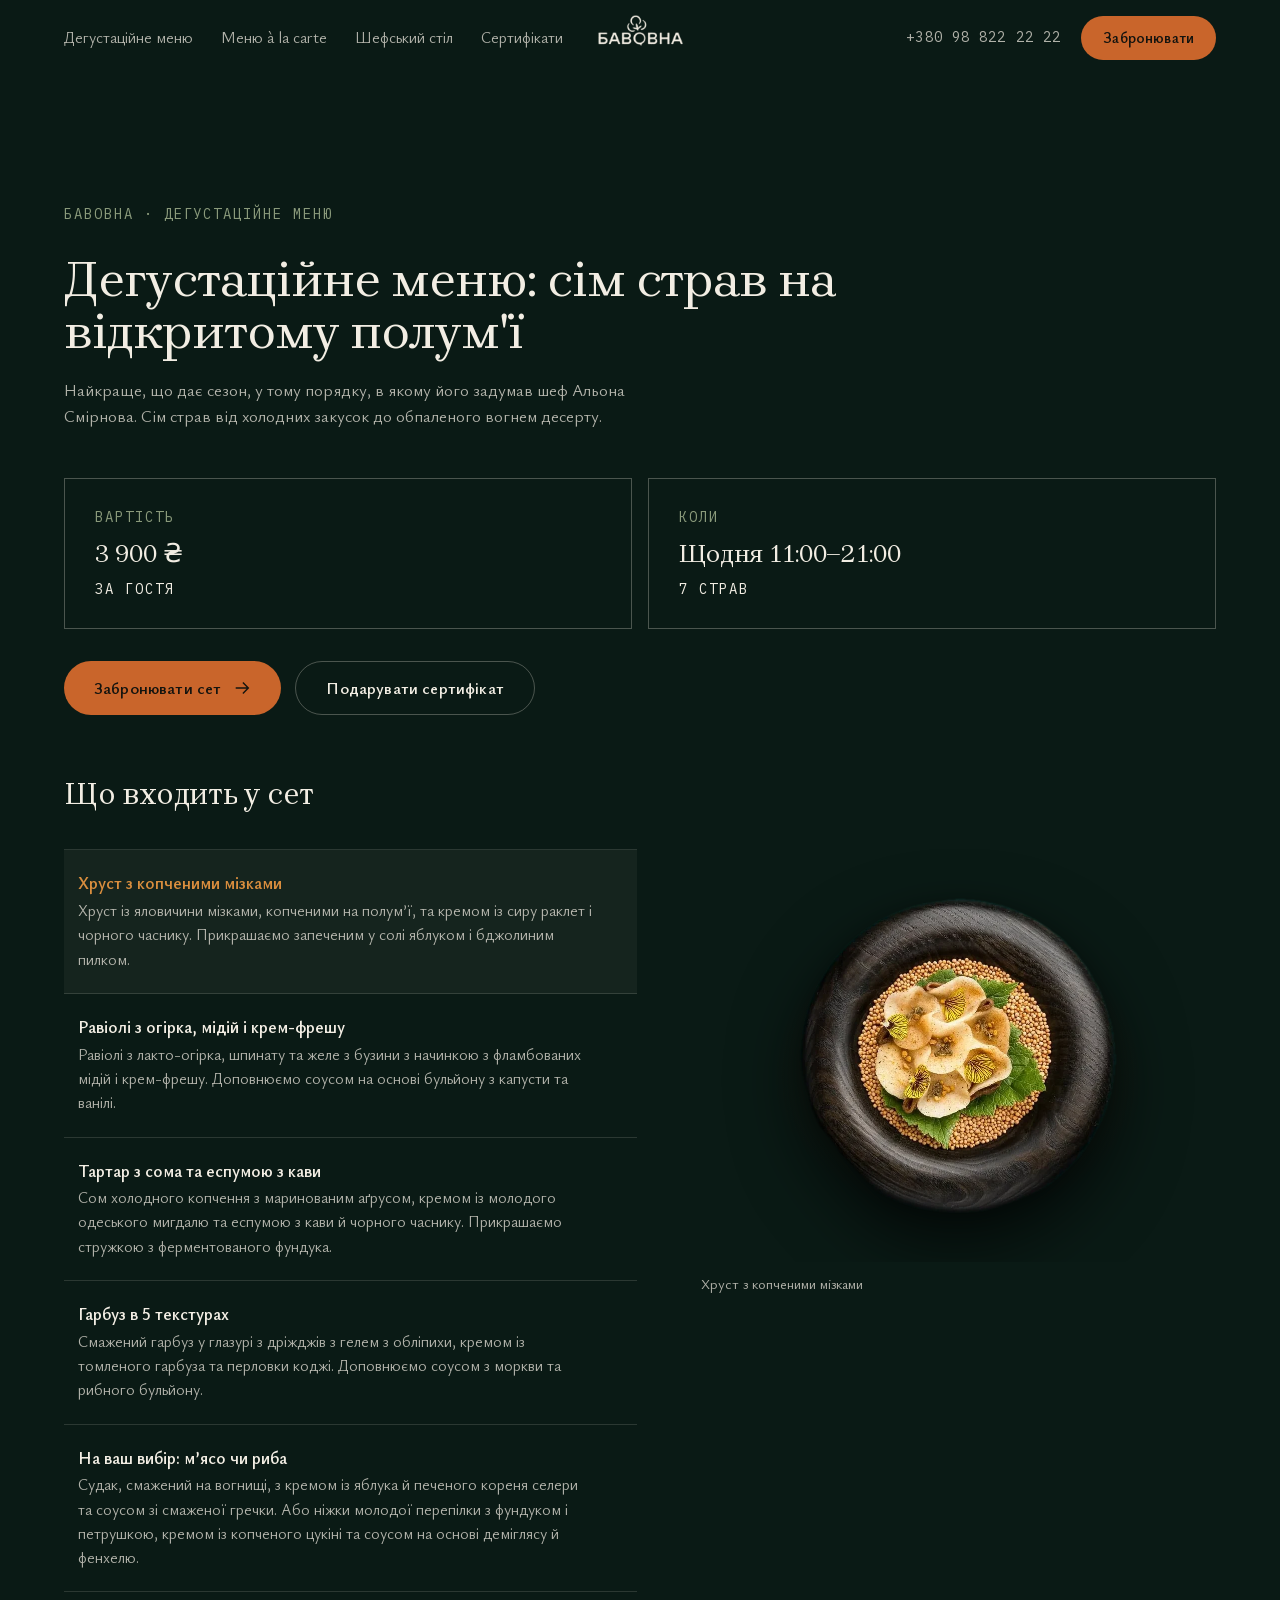
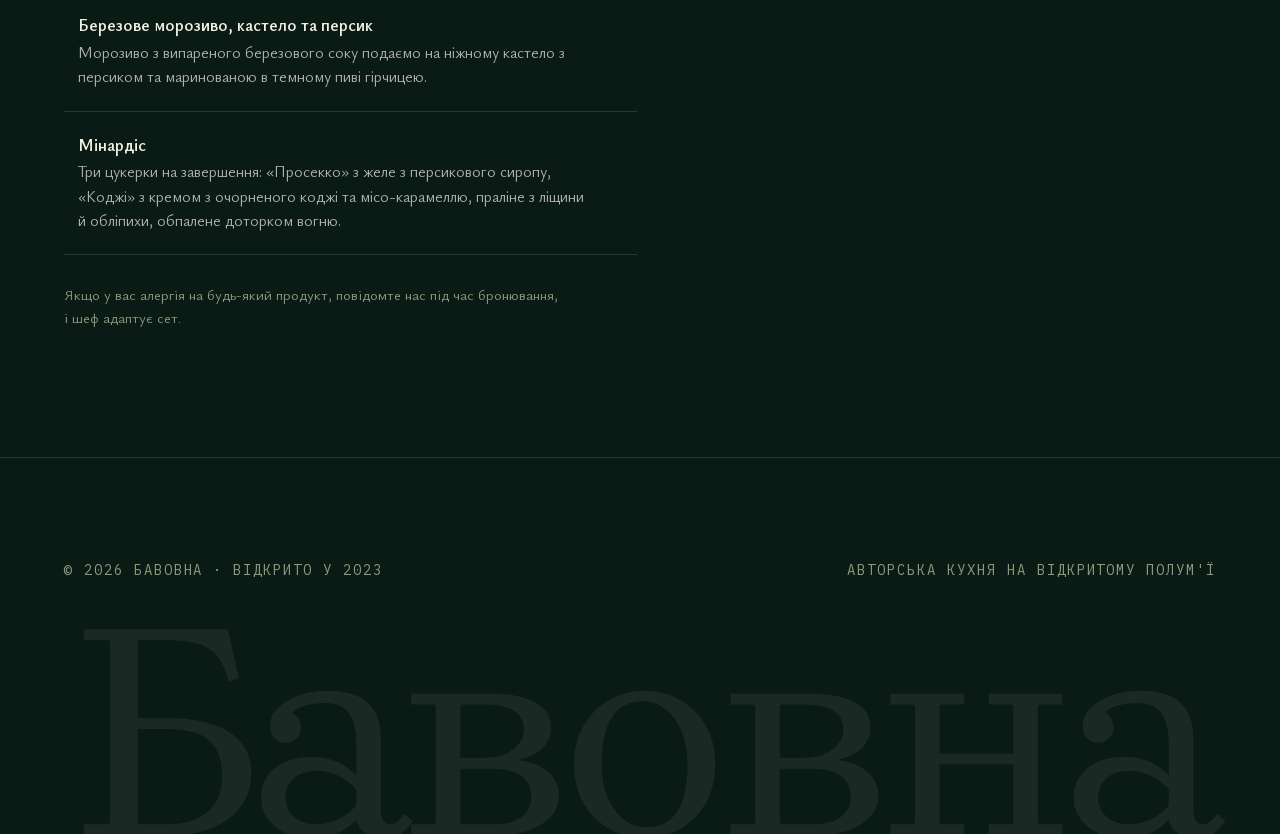
==== commit 567fa5a4: "Hero sparks: only over the grill, fewer, fade out on scroll before the plates Co-Authored-By: Claude" ====
--- a/degustatsiine-menu/index.html
+++ b/degustatsiine-menu/index.html
@@ -26,7 +26,7 @@
 <link rel="stylesheet" href="../assets/css/fonts.css">
 <link rel="stylesheet" href="../assets/css/style.css?v=2728">
 <script src="../assets/js/lenis.min.js" defer></script>
-<script src="../assets/js/main.js?v=2725" defer></script>
+<script src="../assets/js/main.js?v=2726" defer></script>
 </head>
 <body>
 <a class="skip" href="#main">До змісту</a>
